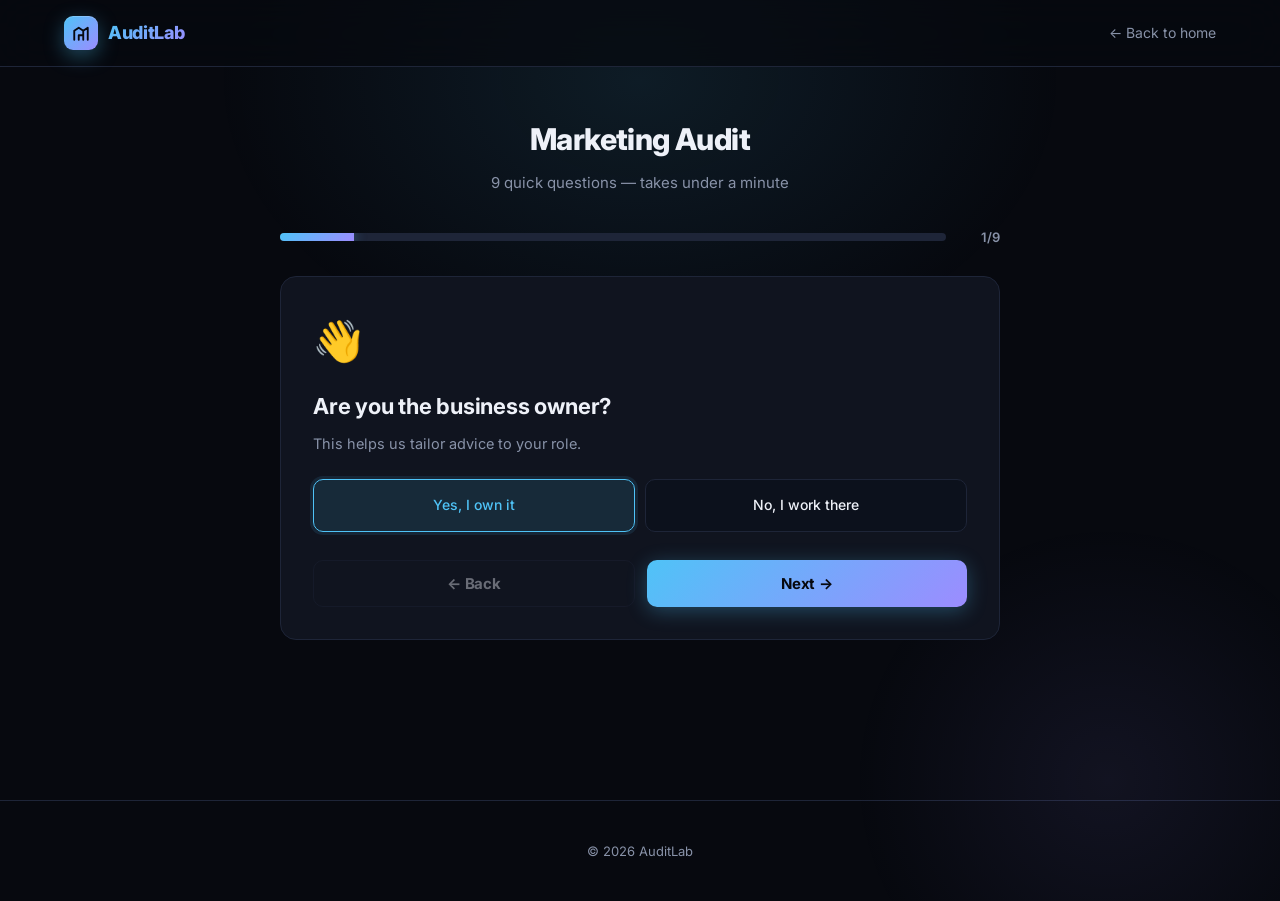
==== audit.html @ 13e2a781 "Initial commit: AuditLab marketing audit tool" ====
<!DOCTYPE html>
<html lang="en">
<head>
<meta charset="UTF-8" />
<meta name="viewport" content="width=device-width, initial-scale=1.0" />
<title>Audit — AuditLab</title>
<link rel="stylesheet" href="styles.css" />
</head>
<body>

<header>
  <div class="nav">
    <a href="index.html" class="logo">
      <span class="logo-mark">
        <svg width="18" height="18" viewBox="0 0 24 24" fill="none">
          <path d="M3 21V9l6-4 6 4v12M9 21v-6h6v6M15 9l6-4v16" stroke="#07090f" stroke-width="2.5" stroke-linecap="round" stroke-linejoin="round"/>
        </svg>
      </span>
      <span class="logo-text">AuditLab</span>
    </a>
    <nav class="nav-links">
      <a href="index.html">← Back to home</a>
    </nav>
  </div>
</header>

<div class="container container-sm audit-wrap">
  <div class="audit-header">
    <h1>Marketing Audit</h1>
    <p>9 quick questions — takes under a minute</p>
  </div>

  <div class="progress-wrap">
    <div class="progress-bar"><div class="progress-fill" id="progressFill"></div></div>
    <div class="progress-label" id="progressLabel">1/9</div>
  </div>

  <form id="auditForm" class="card">

    <div class="wizard-step active" data-step="1">
      <span class="step-emoji">👋</span>
      <h2 class="step-title">Are you the business owner?</h2>
      <p class="step-desc">This helps us tailor advice to your role.</p>
      <div class="radio-group">
        <input type="radio" name="owner" id="owner-yes" value="yes" checked>
        <label for="owner-yes">Yes, I own it</label>
        <input type="radio" name="owner" id="owner-no" value="no">
        <label for="owner-no">No, I work there</label>
      </div>
    </div>

    <div class="wizard-step" data-step="2">
      <span class="step-emoji">📋</span>
      <h2 class="step-title">Do you have a CRM system?</h2>
      <p class="step-desc">HubSpot, Bitrix24, AmoCRM, Pipedrive, etc.</p>
      <div class="radio-group">
        <input type="radio" name="crm" id="crm-yes" value="yes">
        <label for="crm-yes">Yes</label>
        <input type="radio" name="crm" id="crm-no" value="no" checked>
        <label for="crm-no">No</label>
      </div>
    </div>

    <div class="wizard-step" data-step="3">
      <span class="step-emoji">👥</span>
      <h2 class="step-title">Do you have a dedicated sales team?</h2>
      <p class="step-desc">People whose only job is handling incoming leads.</p>
      <div class="radio-group">
        <input type="radio" name="sales" id="sales-yes" value="yes">
        <label for="sales-yes">Yes, managers</label>
        <input type="radio" name="sales" id="sales-no" value="no" checked>
        <label for="sales-no">No, I sell myself</label>
      </div>
    </div>

    <div class="wizard-step" data-step="4">
      <span class="step-emoji">📱</span>
      <h2 class="step-title">How's your social media presence?</h2>
      <p class="step-desc">Ads convert better with strong social proof.</p>
      <div class="options-grid">
        <input type="radio" name="social" id="social-excellent" value="excellent">
        <label for="social-excellent"><span class="option-icon">🔥</span>Excellent</label>
        <input type="radio" name="social" id="social-good" value="good" checked>
        <label for="social-good"><span class="option-icon">👍</span>Good</label>
        <input type="radio" name="social" id="social-weak" value="weak">
        <label for="social-weak"><span class="option-icon">😐</span>Weak</label>
        <input type="radio" name="social" id="social-none" value="none">
        <label for="social-none"><span class="option-icon">🚫</span>None</label>
      </div>
    </div>

    <div class="wizard-step" data-step="5">
      <span class="step-emoji">🏢</span>
      <h2 class="step-title">What industry are you in?</h2>
      <p class="step-desc">We'll match you with the right playbook.</p>
      <select name="industry">
        <option value="ecommerce">E-commerce / Retail</option>
        <option value="education">Education / Online courses</option>
        <option value="services">Services (agency, freelance)</option>
        <option value="restaurant">Restaurant / Food & Beverage</option>
        <option value="realestate">Real Estate</option>
        <option value="healthcare">Healthcare / Medical</option>
        <option value="beauty">Beauty / Salon / Cosmetics</option>
        <option value="fitness">Fitness / Gym / Wellness</option>
        <option value="saas">SaaS / Tech / Software</option>
        <option value="finance">Finance / Insurance</option>
        <option value="travel">Travel / Tourism</option>
        <option value="manufacturing">Manufacturing / B2B</option>
        <option value="consulting">Consulting / Coaching</option>
        <option value="automotive">Automotive</option>
        <option value="construction">Construction / Home services</option>
        <option value="other">Other</option>
      </select>
    </div>

    <div class="wizard-step" data-step="6">
      <span class="step-emoji">🎯</span>
      <h2 class="step-title">Primary ad platform?</h2>
      <p class="step-desc">Where do you plan to run most of your ads?</p>
      <div class="options-grid">
        <input type="radio" name="platform" id="p-instagram" value="instagram" checked>
        <label for="p-instagram"><span class="option-icon">📸</span>Instagram</label>
        <input type="radio" name="platform" id="p-facebook" value="facebook">
        <label for="p-facebook"><span class="option-icon">👥</span>Facebook</label>
        <input type="radio" name="platform" id="p-google" value="google">
        <label for="p-google"><span class="option-icon">🔍</span>Google Ads</label>
        <input type="radio" name="platform" id="p-tiktok" value="tiktok">
        <label for="p-tiktok"><span class="option-icon">🎵</span>TikTok</label>
      </div>
    </div>

    <div class="wizard-step" data-step="7">
      <span class="step-emoji">💰</span>
      <h2 class="step-title">Monthly revenue goal?</h2>
      <p class="step-desc">In USD. How much do you want to make per month?</p>
      <input type="number" name="revenue" min="100" value="10000" placeholder="10000" required>
    </div>

    <div class="wizard-step" data-step="8">
      <span class="step-emoji">💵</span>
      <h2 class="step-title">Average check?</h2>
      <p class="step-desc">How much does a typical customer pay you?</p>
      <input type="number" name="check" min="1" value="60" placeholder="60" required>
    </div>

    <div class="wizard-step" data-step="9">
      <span class="step-emoji">📊</span>
      <h2 class="step-title">Sales conversion rate?</h2>
      <p class="step-desc">What % of leads become paying customers?</p>
      <input type="number" name="conversion" min="1" max="100" value="30" placeholder="30" required>
    </div>

    <div class="wizard-nav">
      <button type="button" class="btn btn-ghost" id="backBtn" disabled>← Back</button>
      <button type="button" class="btn" id="nextBtn">Next →</button>
      <button type="submit" class="btn" id="submitBtn" style="display: none;">Get My Audit ✨</button>
    </div>
  </form>
</div>

<footer><div class="container">© 2026 AuditLab</div></footer>

<script>
  const steps = document.querySelectorAll('.wizard-step');
  const totalSteps = steps.length;
  const progressFill = document.getElementById('progressFill');
  const progressLabel = document.getElementById('progressLabel');
  const backBtn = document.getElementById('backBtn');
  const nextBtn = document.getElementById('nextBtn');
  const submitBtn = document.getElementById('submitBtn');
  const form = document.getElementById('auditForm');

  let current = 1;

  function render() {
    steps.forEach(s => s.classList.remove('active'));
    document.querySelector(`.wizard-step[data-step="${current}"]`).classList.add('active');
    progressFill.style.width = (current / totalSteps * 100) + '%';
    progressLabel.textContent = `${current}/${totalSteps}`;
    backBtn.disabled = current === 1;
    if (current === totalSteps) {
      nextBtn.style.display = 'none';
      submitBtn.style.display = 'inline-flex';
    } else {
      nextBtn.style.display = 'inline-flex';
      submitBtn.style.display = 'none';
    }
    const firstInput = document.querySelector(`.wizard-step[data-step="${current}"] input, .wizard-step[data-step="${current}"] select`);
    if (firstInput && firstInput.type === 'number') setTimeout(() => firstInput.focus(), 100);
  }

  function validateCurrent() {
    const stepEl = document.querySelector(`.wizard-step[data-step="${current}"]`);
    const inputs = stepEl.querySelectorAll('input, select');
    for (const inp of inputs) {
      if (inp.type === 'number' && (!inp.value || inp.value <= 0)) {
        inp.focus();
        return false;
      }
    }
    return true;
  }

  nextBtn.addEventListener('click', () => {
    if (!validateCurrent()) return;
    if (current < totalSteps) { current++; render(); }
  });

  backBtn.addEventListener('click', () => {
    if (current > 1) { current--; render(); }
  });

  // Enter key to go next
  form.addEventListener('keydown', (e) => {
    if (e.key === 'Enter' && current < totalSteps) {
      e.preventDefault();
      nextBtn.click();
    }
  });

  form.addEventListener('submit', (e) => {
    e.preventDefault();
    if (!validateCurrent()) return;
    const fd = new FormData(form);
    const data = Object.fromEntries(fd.entries());
    sessionStorage.setItem('auditData', JSON.stringify(data));
    submitBtn.disabled = true;
    submitBtn.textContent = 'Analyzing...';
    setTimeout(() => { window.location.href = 'results.html'; }, 400);
  });

  render();
</script>

</body>
</html>
---- styles.css ----
@import url('https://fonts.googleapis.com/css2?family=Inter:wght@400;500;600;700;800;900&display=swap');

* { box-sizing: border-box; margin: 0; padding: 0; }

:root {
  --bg: #07090f;
  --bg-card: #10141f;
  --bg-elevated: #161b2a;
  --bg-input: #0c111c;
  --border: #1e2538;
  --border-hover: #2a3350;
  --border-focus: #4fc3f7;
  --text: #eef1f8;
  --text-muted: #8892a8;
  --text-dim: #5d677d;
  --primary: #4fc3f7;
  --primary-dark: #29b6f6;
  --accent: #9c8cff;
  --accent-pink: #ff6b9d;
  --success: #22c55e;
  --warning: #f59e0b;
  --danger: #ef4444;
  --gradient: linear-gradient(135deg, #4fc3f7 0%, #9c8cff 100%);
  --gradient-warm: linear-gradient(135deg, #ff6b9d 0%, #f59e0b 100%);
}

html { scroll-behavior: smooth; }

body {
  font-family: 'Inter', -apple-system, BlinkMacSystemFont, sans-serif;
  background: var(--bg);
  color: var(--text);
  min-height: 100vh;
  line-height: 1.6;
  -webkit-font-smoothing: antialiased;
  -moz-osx-font-smoothing: grayscale;
  overflow-x: hidden;
}

a { color: inherit; text-decoration: none; }
button { font-family: inherit; }

/* Background ambient lights */
body::before {
  content: "";
  position: fixed;
  top: -30%;
  left: 50%;
  transform: translateX(-50%);
  width: 1000px;
  height: 700px;
  background: radial-gradient(ellipse at center, rgba(79, 195, 247, 0.1), transparent 60%);
  pointer-events: none;
  z-index: 0;
}
body::after {
  content: "";
  position: fixed;
  bottom: -20%;
  right: -10%;
  width: 600px;
  height: 600px;
  background: radial-gradient(circle, rgba(156, 140, 255, 0.08), transparent 60%);
  pointer-events: none;
  z-index: 0;
}

/* Header */
header {
  position: sticky;
  top: 0;
  background: rgba(7, 9, 15, 0.7);
  backdrop-filter: blur(20px);
  -webkit-backdrop-filter: blur(20px);
  border-bottom: 1px solid var(--border);
  z-index: 100;
}

.nav {
  max-width: 1200px;
  margin: 0 auto;
  padding: 16px 24px;
  display: flex;
  align-items: center;
  justify-content: space-between;
}

.logo {
  display: flex;
  align-items: center;
  gap: 10px;
  font-weight: 800;
  font-size: 18px;
  letter-spacing: -0.02em;
}

.logo-mark {
  width: 34px;
  height: 34px;
  border-radius: 9px;
  background: var(--gradient);
  display: flex;
  align-items: center;
  justify-content: center;
  box-shadow: 0 6px 20px rgba(79, 195, 247, 0.35), inset 0 1px 0 rgba(255, 255, 255, 0.2);
}

.logo-text {
  background: var(--gradient);
  -webkit-background-clip: text;
  -webkit-text-fill-color: transparent;
  background-clip: text;
}

.nav-links { display: flex; gap: 32px; font-size: 14px; color: var(--text-muted); align-items: center; }
.nav-links a { transition: color 0.15s; }
.nav-links a:hover { color: var(--text); }
.nav-cta {
  padding: 8px 16px;
  background: var(--gradient);
  color: #07090f !important;
  border-radius: 8px;
  font-weight: 700;
  font-size: 13px;
  transition: transform 0.15s;
}
.nav-cta:hover { transform: translateY(-1px); color: #07090f !important; }

/* Container */
.container {
  max-width: 1200px;
  margin: 0 auto;
  padding: 0 24px;
  position: relative;
  z-index: 1;
}

.container-sm { max-width: 720px; }
.container-md { max-width: 960px; }

/* Buttons */
.btn {
  display: inline-flex;
  align-items: center;
  justify-content: center;
  gap: 8px;
  padding: 13px 26px;
  background: var(--gradient);
  color: #07090f;
  border: none;
  border-radius: 10px;
  font-size: 15px;
  font-weight: 700;
  cursor: pointer;
  transition: transform 0.15s, box-shadow 0.15s;
  font-family: inherit;
  box-shadow: 0 4px 20px rgba(79, 195, 247, 0.3);
  letter-spacing: -0.01em;
}
.btn:hover { transform: translateY(-2px); box-shadow: 0 10px 30px rgba(79, 195, 247, 0.45); }
.btn:active { transform: translateY(0); }
.btn:disabled { opacity: 0.4; cursor: not-allowed; transform: none; box-shadow: none; }

.btn-lg { padding: 16px 32px; font-size: 16px; }

.btn-ghost {
  background: transparent;
  color: var(--text);
  border: 1px solid var(--border);
  box-shadow: none;
}
.btn-ghost:hover { border-color: var(--primary); background: rgba(79, 195, 247, 0.06); }

.btn-block { width: 100%; }

/* Cards */
.card {
  background: var(--bg-card);
  border: 1px solid var(--border);
  border-radius: 16px;
  padding: 32px;
}

/* LANDING ================================================= */
.hero {
  padding: 100px 0 60px;
  text-align: center;
}

.badge {
  display: inline-flex;
  align-items: center;
  gap: 6px;
  padding: 6px 14px;
  background: rgba(79, 195, 247, 0.08);
  border: 1px solid rgba(79, 195, 247, 0.25);
  border-radius: 100px;
  font-size: 13px;
  color: var(--primary);
  margin-bottom: 24px;
  font-weight: 500;
}
.badge-dot {
  width: 6px;
  height: 6px;
  border-radius: 50%;
  background: var(--success);
  box-shadow: 0 0 8px var(--success);
  animation: pulse 2s infinite;
}
@keyframes pulse {
  0%, 100% { opacity: 1; }
  50% { opacity: 0.5; }
}

.hero h1 {
  font-size: clamp(40px, 7vw, 68px);
  line-height: 1.05;
  font-weight: 900;
  margin-bottom: 22px;
  letter-spacing: -0.035em;
}

.gradient-text {
  background: var(--gradient);
  -webkit-background-clip: text;
  -webkit-text-fill-color: transparent;
  background-clip: text;
}

.hero p {
  font-size: 19px;
  color: var(--text-muted);
  max-width: 620px;
  margin: 0 auto 36px;
  line-height: 1.5;
}

.hero-cta { display: flex; gap: 12px; justify-content: center; flex-wrap: wrap; margin-bottom: 64px; }

/* Stats bar */
.stats-bar {
  display: grid;
  grid-template-columns: repeat(auto-fit, minmax(180px, 1fr));
  gap: 24px;
  max-width: 900px;
  margin: 0 auto 40px;
  padding: 28px;
  background: var(--bg-card);
  border: 1px solid var(--border);
  border-radius: 16px;
}
.stat-item { text-align: center; }
.stat-num {
  font-size: 32px;
  font-weight: 800;
  background: var(--gradient);
  -webkit-background-clip: text;
  -webkit-text-fill-color: transparent;
  background-clip: text;
  letter-spacing: -0.02em;
  display: block;
  line-height: 1;
  margin-bottom: 6px;
}
.stat-label { color: var(--text-muted); font-size: 13px; }

/* Hero preview card */
.hero-preview {
  max-width: 900px;
  margin: 0 auto;
  padding: 8px;
  background: linear-gradient(135deg, rgba(79, 195, 247, 0.15), rgba(156, 140, 255, 0.15));
  border-radius: 20px;
  border: 1px solid rgba(79, 195, 247, 0.2);
}
.hero-preview-inner {
  background: var(--bg-card);
  border-radius: 14px;
  padding: 32px;
  display: grid;
  grid-template-columns: repeat(auto-fit, minmax(220px, 1fr));
  gap: 20px;
}
.preview-stat {
  padding: 20px;
  background: var(--bg-elevated);
  border: 1px solid var(--border);
  border-radius: 12px;
}
.preview-stat-label { color: var(--text-muted); font-size: 12px; text-transform: uppercase; letter-spacing: 0.08em; margin-bottom: 10px; font-weight: 600; }
.preview-stat-value { font-size: 28px; font-weight: 800; letter-spacing: -0.02em; }
.preview-stat-value.gradient { background: var(--gradient); -webkit-background-clip: text; -webkit-text-fill-color: transparent; background-clip: text; }
.preview-stat-sub { color: var(--text-dim); font-size: 12px; margin-top: 4px; }

/* Sections */
.section { padding: 90px 0; }
.section-sm { padding: 60px 0; }

.section-title { text-align: center; margin-bottom: 56px; }
.section-title h2 {
  font-size: clamp(30px, 4.5vw, 44px);
  font-weight: 800;
  margin-bottom: 14px;
  letter-spacing: -0.02em;
  line-height: 1.15;
}
.section-title p { color: var(--text-muted); font-size: 17px; max-width: 600px; margin: 0 auto; }

.grid-3 {
  display: grid;
  grid-template-columns: repeat(auto-fit, minmax(280px, 1fr));
  gap: 20px;
}

.feature-card {
  background: var(--bg-card);
  border: 1px solid var(--border);
  border-radius: 16px;
  padding: 28px;
  transition: transform 0.25s, border-color 0.25s, box-shadow 0.25s;
  position: relative;
  overflow: hidden;
}
.feature-card::before {
  content: "";
  position: absolute;
  inset: 0;
  background: radial-gradient(circle at top right, rgba(79, 195, 247, 0.05), transparent 50%);
  opacity: 0;
  transition: opacity 0.25s;
  pointer-events: none;
}
.feature-card:hover { transform: translateY(-4px); border-color: var(--border-hover); box-shadow: 0 20px 40px rgba(0,0,0,0.3); }
.feature-card:hover::before { opacity: 1; }

.feature-icon {
  width: 48px;
  height: 48px;
  border-radius: 12px;
  background: rgba(79, 195, 247, 0.1);
  display: flex;
  align-items: center;
  justify-content: center;
  margin-bottom: 18px;
  color: var(--primary);
}

.feature-card h3 { font-size: 18px; margin-bottom: 8px; font-weight: 700; letter-spacing: -0.01em; }
.feature-card p { color: var(--text-muted); font-size: 14px; }

/* Steps */
.steps {
  display: grid;
  grid-template-columns: repeat(auto-fit, minmax(240px, 1fr));
  gap: 32px;
  position: relative;
}
.step { text-align: center; padding: 0 12px; }
.step-num {
  width: 60px;
  height: 60px;
  border-radius: 50%;
  background: var(--gradient);
  color: #07090f;
  display: inline-flex;
  align-items: center;
  justify-content: center;
  font-size: 24px;
  font-weight: 800;
  margin-bottom: 18px;
  box-shadow: 0 6px 24px rgba(79, 195, 247, 0.35);
}
.step h3 { margin-bottom: 10px; font-weight: 700; font-size: 18px; }
.step p { color: var(--text-muted); font-size: 14px; }

/* Testimonials */
.testimonials {
  display: grid;
  grid-template-columns: repeat(auto-fit, minmax(300px, 1fr));
  gap: 20px;
}
.testimonial {
  background: var(--bg-card);
  border: 1px solid var(--border);
  border-radius: 16px;
  padding: 28px;
}
.testimonial-text {
  font-size: 15px;
  margin-bottom: 20px;
  color: var(--text);
  line-height: 1.6;
}
.testimonial-author { display: flex; align-items: center; gap: 12px; }
.avatar {
  width: 42px;
  height: 42px;
  border-radius: 50%;
  background: var(--gradient);
  display: flex;
  align-items: center;
  justify-content: center;
  font-weight: 700;
  color: #07090f;
}
.author-name { font-weight: 600; font-size: 14px; }
.author-title { color: var(--text-muted); font-size: 13px; }
.stars { color: var(--warning); margin-bottom: 12px; font-size: 14px; letter-spacing: 2px; }

/* FAQ */
.faq-list { max-width: 720px; margin: 0 auto; }
.faq-item {
  background: var(--bg-card);
  border: 1px solid var(--border);
  border-radius: 12px;
  margin-bottom: 10px;
  overflow: hidden;
  transition: border-color 0.2s;
}
.faq-item:hover { border-color: var(--border-hover); }
.faq-item.open { border-color: var(--primary); }
.faq-q {
  padding: 18px 24px;
  display: flex;
  justify-content: space-between;
  align-items: center;
  cursor: pointer;
  font-weight: 600;
  font-size: 15px;
  user-select: none;
  gap: 16px;
}
.faq-icon {
  transition: transform 0.25s;
  color: var(--text-muted);
  flex-shrink: 0;
}
.faq-item.open .faq-icon { transform: rotate(180deg); color: var(--primary); }
.faq-a {
  max-height: 0;
  overflow: hidden;
  transition: max-height 0.3s ease, padding 0.3s ease;
  padding: 0 24px;
  color: var(--text-muted);
  font-size: 14.5px;
  line-height: 1.65;
}
.faq-item.open .faq-a { max-height: 300px; padding: 0 24px 20px; }

/* CTA section */
.cta-box {
  background: linear-gradient(135deg, rgba(79, 195, 247, 0.1), rgba(156, 140, 255, 0.1));
  border: 1px solid rgba(79, 195, 247, 0.25);
  border-radius: 24px;
  padding: 64px 32px;
  text-align: center;
  position: relative;
  overflow: hidden;
}
.cta-box::before {
  content: "";
  position: absolute;
  inset: 0;
  background: radial-gradient(ellipse at center top, rgba(79, 195, 247, 0.15), transparent 70%);
  pointer-events: none;
}
.cta-box > * { position: relative; }
.cta-box h2 { font-size: clamp(28px, 4vw, 38px); margin-bottom: 14px; font-weight: 800; letter-spacing: -0.02em; }
.cta-box p { color: var(--text-muted); margin-bottom: 32px; font-size: 16px; }

/* Footer */
footer {
  border-top: 1px solid var(--border);
  padding: 40px 24px;
  text-align: center;
  color: var(--text-muted);
  font-size: 13px;
  margin-top: 80px;
}

/* Scroll animations */
.reveal {
  opacity: 0;
  transform: translateY(24px);
  transition: opacity 0.6s ease, transform 0.6s ease;
}
.reveal.visible { opacity: 1; transform: translateY(0); }

/* AUDIT WIZARD ============================================ */
.audit-wrap { padding: 48px 0 80px; }
.audit-header { text-align: center; margin-bottom: 32px; }
.audit-header h1 { font-size: 30px; margin-bottom: 8px; letter-spacing: -0.02em; font-weight: 800; }
.audit-header p { color: var(--text-muted); font-size: 15px; }

.progress-wrap {
  display: flex;
  align-items: center;
  gap: 14px;
  margin-bottom: 28px;
}
.progress-bar {
  flex: 1;
  height: 8px;
  background: var(--border);
  border-radius: 100px;
  overflow: hidden;
}
.progress-fill {
  height: 100%;
  background: var(--gradient);
  transition: width 0.4s cubic-bezier(0.4, 0, 0.2, 1);
  width: 0%;
  box-shadow: 0 0 12px rgba(79, 195, 247, 0.5);
}
.progress-label {
  font-size: 13px;
  color: var(--text-muted);
  font-weight: 600;
  min-width: 40px;
  text-align: right;
}

.wizard-step {
  display: none;
  animation: fadeSlide 0.4s ease;
}
.wizard-step.active { display: block; }

@keyframes fadeSlide {
  from { opacity: 0; transform: translateX(16px); }
  to { opacity: 1; transform: translateX(0); }
}

.step-emoji { font-size: 40px; margin-bottom: 16px; display: block; }
.step-title { font-size: 22px; font-weight: 700; margin-bottom: 8px; letter-spacing: -0.01em; }
.step-desc { color: var(--text-muted); font-size: 14.5px; margin-bottom: 24px; }

label.q-label {
  display: block;
  font-weight: 600;
  margin-bottom: 10px;
  font-size: 14px;
  color: var(--text);
}

input, select {
  width: 100%;
  padding: 14px 16px;
  background: var(--bg-input);
  border: 1px solid var(--border);
  border-radius: 10px;
  color: var(--text);
  font-size: 15px;
  font-family: inherit;
  transition: border-color 0.15s, box-shadow 0.15s;
}
input:focus, select:focus {
  outline: none;
  border-color: var(--primary);
  box-shadow: 0 0 0 3px rgba(79, 195, 247, 0.15);
}

.radio-group { display: flex; gap: 10px; flex-wrap: wrap; }
.radio-group input[type="radio"] { display: none; }
.radio-group label {
  flex: 1;
  min-width: 120px;
  padding: 14px;
  background: var(--bg-input);
  border: 1px solid var(--border);
  border-radius: 10px;
  text-align: center;
  cursor: pointer;
  font-weight: 500;
  font-size: 14px;
  transition: all 0.15s;
}
.radio-group label:hover { border-color: var(--border-hover); }
.radio-group input[type="radio"]:checked + label {
  background: rgba(79, 195, 247, 0.12);
  border-color: var(--primary);
  color: var(--primary);
  box-shadow: 0 0 0 3px rgba(79, 195, 247, 0.1);
}

.options-grid {
  display: grid;
  grid-template-columns: repeat(auto-fit, minmax(140px, 1fr));
  gap: 10px;
}
.options-grid input[type="radio"] { display: none; }
.options-grid label {
  padding: 16px 12px;
  background: var(--bg-input);
  border: 1px solid var(--border);
  border-radius: 10px;
  text-align: center;
  cursor: pointer;
  font-weight: 500;
  font-size: 14px;
  transition: all 0.15s;
  display: flex;
  flex-direction: column;
  align-items: center;
  gap: 6px;
}
.options-grid label:hover { border-color: var(--border-hover); }
.options-grid input[type="radio"]:checked + label {
  background: rgba(79, 195, 247, 0.12);
  border-color: var(--primary);
  color: var(--primary);
  box-shadow: 0 0 0 3px rgba(79, 195, 247, 0.1);
}
.option-icon { font-size: 24px; }

.wizard-nav {
  display: flex;
  gap: 12px;
  margin-top: 28px;
}
.wizard-nav button { flex: 1; }

/* RESULTS ================================================= */
.results-header { text-align: center; padding: 48px 0 24px; }
.results-header h1 { font-size: 34px; margin-bottom: 8px; letter-spacing: -0.02em; font-weight: 800; }
.results-header p { color: var(--text-muted); }

/* Score card */
.score-hero {
  background: linear-gradient(135deg, rgba(79, 195, 247, 0.08), rgba(156, 140, 255, 0.08));
  border: 1px solid var(--border);
  border-radius: 20px;
  padding: 36px;
  margin-bottom: 20px;
  display: grid;
  grid-template-columns: auto 1fr;
  gap: 32px;
  align-items: center;
}
.score-ring {
  width: 140px;
  height: 140px;
  position: relative;
}
.score-ring svg { transform: rotate(-90deg); }
.score-ring-bg { stroke: var(--border); fill: none; }
.score-ring-fill { fill: none; stroke-linecap: round; transition: stroke-dashoffset 1.2s cubic-bezier(0.4, 0, 0.2, 1); }
.score-text {
  position: absolute;
  inset: 0;
  display: flex;
  flex-direction: column;
  align-items: center;
  justify-content: center;
}
.score-grade { font-size: 48px; font-weight: 900; line-height: 1; letter-spacing: -0.03em; }
.score-label { font-size: 11px; color: var(--text-muted); text-transform: uppercase; letter-spacing: 0.1em; margin-top: 4px; font-weight: 600; }
.score-info h2 { font-size: 22px; font-weight: 700; margin-bottom: 8px; letter-spacing: -0.01em; }
.score-info p { color: var(--text-muted); font-size: 14.5px; }

.result-grid {
  display: grid;
  grid-template-columns: repeat(auto-fit, minmax(320px, 1fr));
  gap: 16px;
  margin-bottom: 16px;
}

.result-card {
  background: var(--bg-card);
  border: 1px solid var(--border);
  border-radius: 16px;
  padding: 26px;
}

.result-card-title {
  font-size: 12px;
  font-weight: 700;
  margin-bottom: 18px;
  padding-bottom: 14px;
  border-bottom: 1px solid var(--border);
  color: var(--text-muted);
  text-transform: uppercase;
  letter-spacing: 0.08em;
  display: flex;
  align-items: center;
  gap: 8px;
}
.result-card-title svg { color: var(--primary); }

.result-row {
  display: flex;
  justify-content: space-between;
  align-items: center;
  padding: 9px 0;
  font-size: 14px;
  gap: 12px;
}
.result-row .label { color: var(--text-muted); }
.result-row .value { font-weight: 600; text-align: right; }

.big-stat { text-align: center; padding: 16px 0 8px; }
.big-stat .num {
  font-size: 44px;
  font-weight: 800;
  background: var(--gradient);
  -webkit-background-clip: text;
  -webkit-text-fill-color: transparent;
  background-clip: text;
  line-height: 1;
  margin-bottom: 8px;
  letter-spacing: -0.02em;
}
.big-stat .desc { color: var(--text-muted); font-size: 13px; }

/* Funnel chart */
.funnel-chart { display: flex; flex-direction: column; gap: 6px; margin-top: 16px; }
.funnel-stage { position: relative; }
.funnel-bar {
  background: var(--gradient);
  color: #07090f;
  padding: 14px 18px;
  border-radius: 8px;
  font-weight: 700;
  font-size: 14px;
  display: flex;
  justify-content: space-between;
  align-items: center;
  margin: 0 auto;
  transition: width 1s cubic-bezier(0.4, 0, 0.2, 1);
  box-shadow: 0 2px 10px rgba(79, 195, 247, 0.2);
}
.funnel-bar .stage-label { font-weight: 700; }
.funnel-bar .stage-num { font-weight: 800; }
.funnel-arrow { color: var(--text-dim); text-align: center; font-size: 12px; margin: -2px 0; }

/* Budget bar chart */
.budget-chart { margin-top: 16px; }
.budget-row { margin-bottom: 12px; }
.budget-row:last-child { margin-bottom: 0; }
.budget-row-head { display: flex; justify-content: space-between; margin-bottom: 6px; font-size: 13px; }
.budget-row-head .label { color: var(--text-muted); }
.budget-row-head .amount { font-weight: 700; }
.budget-bar-bg {
  height: 10px;
  background: var(--bg-input);
  border-radius: 100px;
  overflow: hidden;
}
.budget-bar-fill {
  height: 100%;
  border-radius: 100px;
  transition: width 1s cubic-bezier(0.4, 0, 0.2, 1);
  width: 0%;
}
.budget-bar-fill.min { background: rgba(79, 195, 247, 0.4); }
.budget-bar-fill.optimal { background: var(--gradient); }
.budget-bar-fill.real { background: var(--gradient-warm); }

.tag {
  display: inline-block;
  padding: 3px 10px;
  border-radius: 6px;
  font-size: 12px;
  font-weight: 700;
}
.tag-yes { background: rgba(34, 197, 94, 0.12); color: var(--success); }
.tag-no { background: rgba(239, 68, 68, 0.12); color: var(--danger); }
.tag-risk-low { background: rgba(34, 197, 94, 0.12); color: var(--success); }
.tag-risk-medium { background: rgba(245, 158, 11, 0.12); color: var(--warning); }
.tag-risk-high { background: rgba(239, 68, 68, 0.12); color: var(--danger); }

.alert {
  padding: 14px 16px;
  border-radius: 10px;
  margin-bottom: 10px;
  font-size: 14px;
  display: flex;
  gap: 12px;
  align-items: flex-start;
  line-height: 1.5;
}
.alert:last-child { margin-bottom: 0; }
.alert-warning { background: rgba(245, 158, 11, 0.07); border-left: 3px solid var(--warning); }
.alert-success { background: rgba(34, 197, 94, 0.06); border-left: 3px solid var(--success); }
.alert-icon { flex-shrink: 0; font-size: 18px; }

.action-row {
  display: flex;
  gap: 12px;
  justify-content: center;
  margin: 32px 0;
  flex-wrap: wrap;
}

/* Toast */
.toast {
  position: fixed;
  bottom: 30px;
  left: 50%;
  transform: translateX(-50%) translateY(100px);
  background: var(--bg-elevated);
  border: 1px solid var(--success);
  color: var(--text);
  padding: 12px 24px;
  border-radius: 100px;
  font-size: 14px;
  font-weight: 600;
  box-shadow: 0 10px 40px rgba(0,0,0,0.4);
  opacity: 0;
  transition: opacity 0.3s, transform 0.3s;
  z-index: 1000;
}
.toast.show { opacity: 1; transform: translateX(-50%) translateY(0); }

/* Responsive */
@media (max-width: 700px) {
  .nav-links { gap: 16px; }
  .nav-links a:not(.nav-cta) { display: none; }
  .hero { padding: 60px 0 40px; }
  .section { padding: 60px 0; }
  .card { padding: 22px; }
  .cta-box { padding: 44px 20px; }
  .score-hero { grid-template-columns: 1fr; text-align: center; gap: 20px; padding: 28px; }
  .score-ring { margin: 0 auto; }
  .stats-bar { padding: 20px; }
  .stat-num { font-size: 26px; }
  .hero-preview-inner { padding: 18px; gap: 12px; }
  .preview-stat { padding: 14px; }
  .preview-stat-value { font-size: 22px; }
}

/* Print */
@media print {
  header, footer, .action-row { display: none !important; }
  body::before, body::after { display: none; }
  body { background: white; color: black; }
  .result-card, .score-hero { border-color: #ccc; background: white; page-break-inside: avoid; }
  .result-card-title { color: #555; }
  .result-row .label { color: #666; }
}
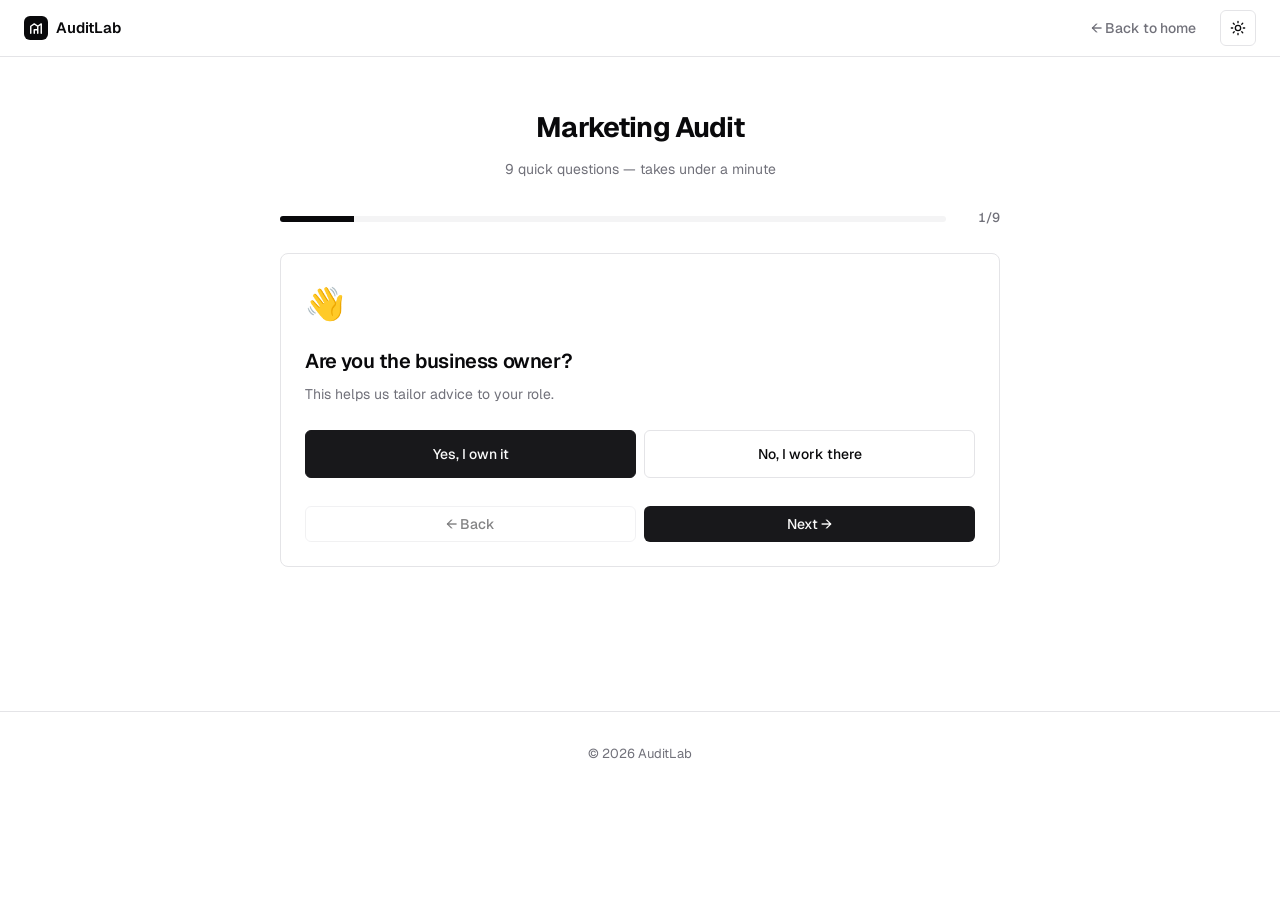
==== commit 1ca7458c: "Redesign UI in shadcn.com style with light/dark theme - Replace dark-only gradient theme with neutra" ====
--- a/audit.html
+++ b/audit.html
@@ -4,6 +4,15 @@
 <meta charset="UTF-8" />
 <meta name="viewport" content="width=device-width, initial-scale=1.0" />
 <title>Audit — AuditLab</title>
+<script>
+  (function() {
+    const stored = localStorage.getItem('theme');
+    const prefersDark = window.matchMedia('(prefers-color-scheme: dark)').matches;
+    if (stored === 'dark' || (!stored && prefersDark)) {
+      document.documentElement.classList.add('dark');
+    }
+  })();
+</script>
 <link rel="stylesheet" href="styles.css" />
 </head>
 <body>
@@ -12,14 +21,18 @@
   <div class="nav">
     <a href="index.html" class="logo">
       <span class="logo-mark">
-        <svg width="18" height="18" viewBox="0 0 24 24" fill="none">
-          <path d="M3 21V9l6-4 6 4v12M9 21v-6h6v6M15 9l6-4v16" stroke="#07090f" stroke-width="2.5" stroke-linecap="round" stroke-linejoin="round"/>
+        <svg width="14" height="14" viewBox="0 0 24 24" fill="none">
+          <path d="M3 21V9l6-4 6 4v12M9 21v-6h6v6M15 9l6-4v16" stroke="currentColor" stroke-width="2.5" stroke-linecap="round" stroke-linejoin="round"/>
         </svg>
       </span>
       <span class="logo-text">AuditLab</span>
     </a>
     <nav class="nav-links">
       <a href="index.html">← Back to home</a>
+      <button class="theme-toggle" id="themeToggle" aria-label="Toggle theme">
+        <svg class="sun-icon" width="16" height="16" viewBox="0 0 24 24" fill="none" stroke="currentColor" stroke-width="2" stroke-linecap="round" stroke-linejoin="round"><circle cx="12" cy="12" r="4"/><path d="M12 2v2M12 20v2M4.93 4.93l1.41 1.41M17.66 17.66l1.41 1.41M2 12h2M20 12h2M6.34 17.66l-1.41 1.41M19.07 4.93l-1.41 1.41"/></svg>
+        <svg class="moon-icon" width="16" height="16" viewBox="0 0 24 24" fill="none" stroke="currentColor" stroke-width="2" stroke-linecap="round" stroke-linejoin="round"><path d="M21 12.79A9 9 0 1 1 11.21 3 7 7 0 0 0 21 12.79z"/></svg>
+      </button>
     </nav>
   </div>
 </header>
@@ -153,7 +166,7 @@
     <div class="wizard-nav">
       <button type="button" class="btn btn-ghost" id="backBtn" disabled>← Back</button>
       <button type="button" class="btn" id="nextBtn">Next →</button>
-      <button type="submit" class="btn" id="submitBtn" style="display: none;">Get My Audit ✨</button>
+      <button type="submit" class="btn" id="submitBtn" style="display: none;">Get My Audit</button>
     </div>
   </form>
 </div>
@@ -161,6 +174,13 @@
 <footer><div class="container">© 2026 AuditLab</div></footer>
 
 <script>
+  // Theme toggle
+  const themeToggle = document.getElementById('themeToggle');
+  themeToggle.addEventListener('click', () => {
+    const isDark = document.documentElement.classList.toggle('dark');
+    localStorage.setItem('theme', isDark ? 'dark' : 'light');
+  });
+
   const steps = document.querySelectorAll('.wizard-step');
   const totalSteps = steps.length;
   const progressFill = document.getElementById('progressFill');
@@ -210,7 +230,6 @@
     if (current > 1) { current--; render(); }
   });
 
-  // Enter key to go next
   form.addEventListener('keydown', (e) => {
     if (e.key === 'Enter' && current < totalSteps) {
       e.preventDefault();
--- a/styles.css
+++ b/styles.css
@@ -1,37 +1,73 @@
-@import url('https://fonts.googleapis.com/css2?family=Inter:wght@400;500;600;700;800;900&display=swap');
+@import url('https://fonts.googleapis.com/css2?family=Geist:wght@400;500;600;700;800;900&family=Geist+Mono:wght@400;500&display=swap');
 
 * { box-sizing: border-box; margin: 0; padding: 0; }
 
 :root {
-  --bg: #07090f;
-  --bg-card: #10141f;
-  --bg-elevated: #161b2a;
-  --bg-input: #0c111c;
-  --border: #1e2538;
-  --border-hover: #2a3350;
-  --border-focus: #4fc3f7;
-  --text: #eef1f8;
-  --text-muted: #8892a8;
-  --text-dim: #5d677d;
-  --primary: #4fc3f7;
-  --primary-dark: #29b6f6;
-  --accent: #9c8cff;
-  --accent-pink: #ff6b9d;
-  --success: #22c55e;
-  --warning: #f59e0b;
-  --danger: #ef4444;
-  --gradient: linear-gradient(135deg, #4fc3f7 0%, #9c8cff 100%);
-  --gradient-warm: linear-gradient(135deg, #ff6b9d 0%, #f59e0b 100%);
-}
-
-html { scroll-behavior: smooth; }
+  --background: 0 0% 100%;
+  --foreground: 240 10% 3.9%;
+  --card: 0 0% 100%;
+  --card-foreground: 240 10% 3.9%;
+  --popover: 0 0% 100%;
+  --popover-foreground: 240 10% 3.9%;
+  --primary: 240 5.9% 10%;
+  --primary-foreground: 0 0% 98%;
+  --secondary: 240 4.8% 95.9%;
+  --secondary-foreground: 240 5.9% 10%;
+  --muted: 240 4.8% 95.9%;
+  --muted-foreground: 240 3.8% 46.1%;
+  --accent: 240 4.8% 95.9%;
+  --accent-foreground: 240 5.9% 10%;
+  --destructive: 0 72.2% 50.6%;
+  --destructive-foreground: 0 0% 98%;
+  --success: 142.1 76.2% 36.3%;
+  --success-foreground: 0 0% 98%;
+  --warning: 38 92% 50%;
+  --warning-foreground: 0 0% 98%;
+  --border: 240 5.9% 90%;
+  --input: 240 5.9% 90%;
+  --ring: 240 5.9% 10%;
+  --radius: 0.5rem;
+}
+
+.dark {
+  --background: 240 10% 3.9%;
+  --foreground: 0 0% 98%;
+  --card: 240 10% 3.9%;
+  --card-foreground: 0 0% 98%;
+  --popover: 240 10% 3.9%;
+  --popover-foreground: 0 0% 98%;
+  --primary: 0 0% 98%;
+  --primary-foreground: 240 5.9% 10%;
+  --secondary: 240 3.7% 15.9%;
+  --secondary-foreground: 0 0% 98%;
+  --muted: 240 3.7% 15.9%;
+  --muted-foreground: 240 5% 64.9%;
+  --accent: 240 3.7% 15.9%;
+  --accent-foreground: 0 0% 98%;
+  --destructive: 0 62.8% 50%;
+  --destructive-foreground: 0 0% 98%;
+  --success: 142.1 70.6% 45.3%;
+  --success-foreground: 0 0% 98%;
+  --warning: 48 96% 53%;
+  --warning-foreground: 240 10% 3.9%;
+  --border: 240 3.7% 15.9%;
+  --input: 240 3.7% 15.9%;
+  --ring: 240 4.9% 83.9%;
+}
+
+html {
+  scroll-behavior: smooth;
+  color-scheme: light;
+}
+html.dark { color-scheme: dark; }
 
 body {
-  font-family: 'Inter', -apple-system, BlinkMacSystemFont, sans-serif;
-  background: var(--bg);
-  color: var(--text);
+  font-family: 'Geist', 'Inter', -apple-system, BlinkMacSystemFont, sans-serif;
+  background: hsl(var(--background));
+  color: hsl(var(--foreground));
   min-height: 100vh;
   line-height: 1.6;
+  font-feature-settings: "rlig" 1, "calt" 1;
   -webkit-font-smoothing: antialiased;
   -moz-osx-font-smoothing: grayscale;
   overflow-x: hidden;
@@ -39,47 +75,23 @@
 
 a { color: inherit; text-decoration: none; }
 button { font-family: inherit; }
-
-/* Background ambient lights */
-body::before {
-  content: "";
-  position: fixed;
-  top: -30%;
-  left: 50%;
-  transform: translateX(-50%);
-  width: 1000px;
-  height: 700px;
-  background: radial-gradient(ellipse at center, rgba(79, 195, 247, 0.1), transparent 60%);
-  pointer-events: none;
-  z-index: 0;
-}
-body::after {
-  content: "";
-  position: fixed;
-  bottom: -20%;
-  right: -10%;
-  width: 600px;
-  height: 600px;
-  background: radial-gradient(circle, rgba(156, 140, 255, 0.08), transparent 60%);
-  pointer-events: none;
-  z-index: 0;
-}
 
 /* Header */
 header {
   position: sticky;
   top: 0;
-  background: rgba(7, 9, 15, 0.7);
-  backdrop-filter: blur(20px);
-  -webkit-backdrop-filter: blur(20px);
-  border-bottom: 1px solid var(--border);
-  z-index: 100;
+  background: hsl(var(--background) / 0.8);
+  backdrop-filter: blur(12px);
+  -webkit-backdrop-filter: blur(12px);
+  border-bottom: 1px solid hsl(var(--border));
+  z-index: 50;
 }
 
 .nav {
-  max-width: 1200px;
+  max-width: 1400px;
   margin: 0 auto;
-  padding: 16px 24px;
+  padding: 0 24px;
+  height: 56px;
   display: flex;
   align-items: center;
   justify-content: space-between;
@@ -88,43 +100,64 @@
 .logo {
   display: flex;
   align-items: center;
-  gap: 10px;
-  font-weight: 800;
-  font-size: 18px;
-  letter-spacing: -0.02em;
+  gap: 8px;
+  font-weight: 600;
+  font-size: 15px;
+  letter-spacing: -0.01em;
+  color: hsl(var(--foreground));
 }
 
 .logo-mark {
-  width: 34px;
-  height: 34px;
-  border-radius: 9px;
-  background: var(--gradient);
+  width: 24px;
+  height: 24px;
+  border-radius: 6px;
+  background: hsl(var(--foreground));
+  color: hsl(var(--background));
   display: flex;
   align-items: center;
   justify-content: center;
-  box-shadow: 0 6px 20px rgba(79, 195, 247, 0.35), inset 0 1px 0 rgba(255, 255, 255, 0.2);
-}
-
-.logo-text {
-  background: var(--gradient);
-  -webkit-background-clip: text;
-  -webkit-text-fill-color: transparent;
-  background-clip: text;
-}
-
-.nav-links { display: flex; gap: 32px; font-size: 14px; color: var(--text-muted); align-items: center; }
-.nav-links a { transition: color 0.15s; }
-.nav-links a:hover { color: var(--text); }
+}
+.logo-mark svg path { stroke: hsl(var(--background)); }
+
+.nav-links {
+  display: flex;
+  gap: 24px;
+  font-size: 14px;
+  color: hsl(var(--muted-foreground));
+  align-items: center;
+}
+.nav-links a { transition: color 0.15s; font-weight: 500; }
+.nav-links a:hover { color: hsl(var(--foreground)); }
+
 .nav-cta {
-  padding: 8px 16px;
-  background: var(--gradient);
-  color: #07090f !important;
-  border-radius: 8px;
-  font-weight: 700;
+  padding: 6px 12px;
+  background: hsl(var(--primary));
+  color: hsl(var(--primary-foreground)) !important;
+  border-radius: calc(var(--radius) - 2px);
+  font-weight: 500;
   font-size: 13px;
-  transition: transform 0.15s;
-}
-.nav-cta:hover { transform: translateY(-1px); color: #07090f !important; }
+  transition: opacity 0.15s;
+}
+.nav-cta:hover { opacity: 0.9; color: hsl(var(--primary-foreground)) !important; }
+
+.theme-toggle {
+  width: 36px;
+  height: 36px;
+  display: inline-flex;
+  align-items: center;
+  justify-content: center;
+  background: transparent;
+  border: 1px solid hsl(var(--border));
+  border-radius: calc(var(--radius) - 2px);
+  color: hsl(var(--foreground));
+  cursor: pointer;
+  transition: background 0.15s, border-color 0.15s;
+}
+.theme-toggle:hover { background: hsl(var(--accent)); }
+.theme-toggle .sun-icon { display: block; }
+.theme-toggle .moon-icon { display: none; }
+.dark .theme-toggle .sun-icon { display: none; }
+.dark .theme-toggle .moon-icon { display: block; }
 
 /* Container */
 .container {
@@ -132,9 +165,7 @@
   margin: 0 auto;
   padding: 0 24px;
   position: relative;
-  z-index: 1;
-}
-
+}
 .container-sm { max-width: 720px; }
 .container-md { max-width: 960px; }
 
@@ -144,59 +175,79 @@
   align-items: center;
   justify-content: center;
   gap: 8px;
-  padding: 13px 26px;
-  background: var(--gradient);
-  color: #07090f;
-  border: none;
-  border-radius: 10px;
-  font-size: 15px;
-  font-weight: 700;
+  padding: 0 16px;
+  height: 36px;
+  background: hsl(var(--primary));
+  color: hsl(var(--primary-foreground));
+  border: 1px solid transparent;
+  border-radius: calc(var(--radius) - 2px);
+  font-size: 14px;
+  font-weight: 500;
   cursor: pointer;
-  transition: transform 0.15s, box-shadow 0.15s;
+  transition: opacity 0.15s, background 0.15s, border-color 0.15s;
   font-family: inherit;
-  box-shadow: 0 4px 20px rgba(79, 195, 247, 0.3);
-  letter-spacing: -0.01em;
-}
-.btn:hover { transform: translateY(-2px); box-shadow: 0 10px 30px rgba(79, 195, 247, 0.45); }
-.btn:active { transform: translateY(0); }
-.btn:disabled { opacity: 0.4; cursor: not-allowed; transform: none; box-shadow: none; }
-
-.btn-lg { padding: 16px 32px; font-size: 16px; }
+  white-space: nowrap;
+  letter-spacing: -0.005em;
+}
+.btn:hover { opacity: 0.9; }
+.btn:active { opacity: 0.85; }
+.btn:disabled { opacity: 0.5; cursor: not-allowed; }
+.btn-lg { height: 44px; padding: 0 24px; font-size: 15px; border-radius: var(--radius); }
 
 .btn-ghost {
   background: transparent;
-  color: var(--text);
-  border: 1px solid var(--border);
-  box-shadow: none;
-}
-.btn-ghost:hover { border-color: var(--primary); background: rgba(79, 195, 247, 0.06); }
+  color: hsl(var(--foreground));
+  border: 1px solid hsl(var(--border));
+}
+.btn-ghost:hover { background: hsl(var(--accent)); opacity: 1; }
+
+.btn-secondary {
+  background: hsl(var(--secondary));
+  color: hsl(var(--secondary-foreground));
+}
+.btn-secondary:hover { background: hsl(var(--secondary) / 0.8); opacity: 1; }
 
 .btn-block { width: 100%; }
 
 /* Cards */
 .card {
-  background: var(--bg-card);
-  border: 1px solid var(--border);
-  border-radius: 16px;
-  padding: 32px;
+  background: hsl(var(--card));
+  border: 1px solid hsl(var(--border));
+  border-radius: var(--radius);
+  padding: 24px;
 }
 
 /* LANDING ================================================= */
 .hero {
-  padding: 100px 0 60px;
+  padding: 96px 0 48px;
   text-align: center;
+  position: relative;
+}
+
+.hero::before {
+  content: "";
+  position: absolute;
+  inset: 0;
+  background-image:
+    linear-gradient(to right, hsl(var(--border) / 0.5) 1px, transparent 1px),
+    linear-gradient(to bottom, hsl(var(--border) / 0.5) 1px, transparent 1px);
+  background-size: 48px 48px;
+  mask-image: radial-gradient(ellipse at center top, black 30%, transparent 70%);
+  -webkit-mask-image: radial-gradient(ellipse at center top, black 30%, transparent 70%);
+  pointer-events: none;
+  z-index: -1;
 }
 
 .badge {
   display: inline-flex;
   align-items: center;
   gap: 6px;
-  padding: 6px 14px;
-  background: rgba(79, 195, 247, 0.08);
-  border: 1px solid rgba(79, 195, 247, 0.25);
+  padding: 4px 12px;
+  background: hsl(var(--secondary));
+  border: 1px solid hsl(var(--border));
   border-radius: 100px;
-  font-size: 13px;
-  color: var(--primary);
+  font-size: 12px;
+  color: hsl(var(--muted-foreground));
   margin-bottom: 24px;
   font-weight: 500;
 }
@@ -204,8 +255,7 @@
   width: 6px;
   height: 6px;
   border-radius: 50%;
-  background: var(--success);
-  box-shadow: 0 0 8px var(--success);
+  background: hsl(var(--success));
   animation: pulse 2s infinite;
 }
 @keyframes pulse {
@@ -214,246 +264,279 @@
 }
 
 .hero h1 {
-  font-size: clamp(40px, 7vw, 68px);
+  font-size: clamp(40px, 6vw, 60px);
   line-height: 1.05;
-  font-weight: 900;
-  margin-bottom: 22px;
-  letter-spacing: -0.035em;
+  font-weight: 700;
+  margin-bottom: 20px;
+  letter-spacing: -0.04em;
+  color: hsl(var(--foreground));
 }
 
 .gradient-text {
-  background: var(--gradient);
-  -webkit-background-clip: text;
-  -webkit-text-fill-color: transparent;
-  background-clip: text;
+  color: hsl(var(--muted-foreground));
+  font-weight: 700;
 }
 
 .hero p {
-  font-size: 19px;
-  color: var(--text-muted);
+  font-size: 18px;
+  color: hsl(var(--muted-foreground));
   max-width: 620px;
-  margin: 0 auto 36px;
-  line-height: 1.5;
-}
-
-.hero-cta { display: flex; gap: 12px; justify-content: center; flex-wrap: wrap; margin-bottom: 64px; }
+  margin: 0 auto 32px;
+  line-height: 1.55;
+}
+
+.hero-cta { display: flex; gap: 10px; justify-content: center; flex-wrap: wrap; margin-bottom: 64px; }
 
 /* Stats bar */
 .stats-bar {
   display: grid;
   grid-template-columns: repeat(auto-fit, minmax(180px, 1fr));
-  gap: 24px;
+  gap: 0;
   max-width: 900px;
   margin: 0 auto 40px;
-  padding: 28px;
-  background: var(--bg-card);
-  border: 1px solid var(--border);
-  border-radius: 16px;
-}
-.stat-item { text-align: center; }
+  background: hsl(var(--card));
+  border: 1px solid hsl(var(--border));
+  border-radius: var(--radius);
+  overflow: hidden;
+}
+.stat-item {
+  text-align: center;
+  padding: 24px;
+  border-right: 1px solid hsl(var(--border));
+}
+.stat-item:last-child { border-right: none; }
 .stat-num {
-  font-size: 32px;
-  font-weight: 800;
-  background: var(--gradient);
-  -webkit-background-clip: text;
-  -webkit-text-fill-color: transparent;
-  background-clip: text;
-  letter-spacing: -0.02em;
+  font-size: 28px;
+  font-weight: 700;
+  color: hsl(var(--foreground));
+  letter-spacing: -0.03em;
   display: block;
   line-height: 1;
   margin-bottom: 6px;
-}
-.stat-label { color: var(--text-muted); font-size: 13px; }
+  font-variant-numeric: tabular-nums;
+}
+.stat-label { color: hsl(var(--muted-foreground)); font-size: 13px; }
+
+@media (max-width: 700px) {
+  .stat-item { border-right: none; border-bottom: 1px solid hsl(var(--border)); }
+  .stat-item:last-child { border-bottom: none; }
+}
 
 /* Hero preview card */
 .hero-preview {
   max-width: 900px;
   margin: 0 auto;
-  padding: 8px;
-  background: linear-gradient(135deg, rgba(79, 195, 247, 0.15), rgba(156, 140, 255, 0.15));
-  border-radius: 20px;
-  border: 1px solid rgba(79, 195, 247, 0.2);
+  background: hsl(var(--card));
+  border: 1px solid hsl(var(--border));
+  border-radius: calc(var(--radius) + 2px);
+  overflow: hidden;
+  box-shadow: 0 1px 2px 0 hsl(var(--foreground) / 0.05);
 }
 .hero-preview-inner {
-  background: var(--bg-card);
-  border-radius: 14px;
-  padding: 32px;
+  padding: 24px;
   display: grid;
   grid-template-columns: repeat(auto-fit, minmax(220px, 1fr));
-  gap: 20px;
+  gap: 12px;
 }
 .preview-stat {
   padding: 20px;
-  background: var(--bg-elevated);
-  border: 1px solid var(--border);
-  border-radius: 12px;
-}
-.preview-stat-label { color: var(--text-muted); font-size: 12px; text-transform: uppercase; letter-spacing: 0.08em; margin-bottom: 10px; font-weight: 600; }
-.preview-stat-value { font-size: 28px; font-weight: 800; letter-spacing: -0.02em; }
-.preview-stat-value.gradient { background: var(--gradient); -webkit-background-clip: text; -webkit-text-fill-color: transparent; background-clip: text; }
-.preview-stat-sub { color: var(--text-dim); font-size: 12px; margin-top: 4px; }
+  background: hsl(var(--secondary) / 0.5);
+  border: 1px solid hsl(var(--border));
+  border-radius: calc(var(--radius) - 2px);
+}
+.preview-stat-label {
+  color: hsl(var(--muted-foreground));
+  font-size: 11px;
+  text-transform: uppercase;
+  letter-spacing: 0.08em;
+  margin-bottom: 10px;
+  font-weight: 600;
+}
+.preview-stat-value {
+  font-size: 28px;
+  font-weight: 700;
+  letter-spacing: -0.03em;
+  color: hsl(var(--foreground));
+  font-variant-numeric: tabular-nums;
+}
+.preview-stat-value.gradient { color: hsl(var(--foreground)); }
+.preview-stat-sub { color: hsl(var(--muted-foreground)); font-size: 12px; margin-top: 4px; }
 
 /* Sections */
-.section { padding: 90px 0; }
-.section-sm { padding: 60px 0; }
+.section { padding: 80px 0; }
+.section-sm { padding: 56px 0; }
 
 .section-title { text-align: center; margin-bottom: 56px; }
 .section-title h2 {
-  font-size: clamp(30px, 4.5vw, 44px);
-  font-weight: 800;
-  margin-bottom: 14px;
-  letter-spacing: -0.02em;
+  font-size: clamp(28px, 4vw, 40px);
+  font-weight: 700;
+  margin-bottom: 12px;
+  letter-spacing: -0.03em;
   line-height: 1.15;
-}
-.section-title p { color: var(--text-muted); font-size: 17px; max-width: 600px; margin: 0 auto; }
+  color: hsl(var(--foreground));
+}
+.section-title p {
+  color: hsl(var(--muted-foreground));
+  font-size: 16px;
+  max-width: 600px;
+  margin: 0 auto;
+}
 
 .grid-3 {
   display: grid;
   grid-template-columns: repeat(auto-fit, minmax(280px, 1fr));
-  gap: 20px;
+  gap: 16px;
 }
 
 .feature-card {
-  background: var(--bg-card);
-  border: 1px solid var(--border);
-  border-radius: 16px;
-  padding: 28px;
-  transition: transform 0.25s, border-color 0.25s, box-shadow 0.25s;
-  position: relative;
-  overflow: hidden;
-}
-.feature-card::before {
-  content: "";
-  position: absolute;
-  inset: 0;
-  background: radial-gradient(circle at top right, rgba(79, 195, 247, 0.05), transparent 50%);
-  opacity: 0;
-  transition: opacity 0.25s;
-  pointer-events: none;
-}
-.feature-card:hover { transform: translateY(-4px); border-color: var(--border-hover); box-shadow: 0 20px 40px rgba(0,0,0,0.3); }
-.feature-card:hover::before { opacity: 1; }
+  background: hsl(var(--card));
+  border: 1px solid hsl(var(--border));
+  border-radius: var(--radius);
+  padding: 24px;
+  transition: border-color 0.15s, background 0.15s;
+}
+.feature-card:hover { border-color: hsl(var(--foreground) / 0.2); }
 
 .feature-icon {
-  width: 48px;
-  height: 48px;
-  border-radius: 12px;
-  background: rgba(79, 195, 247, 0.1);
+  width: 40px;
+  height: 40px;
+  border-radius: calc(var(--radius) - 2px);
+  background: hsl(var(--secondary));
   display: flex;
   align-items: center;
   justify-content: center;
-  margin-bottom: 18px;
-  color: var(--primary);
-}
-
-.feature-card h3 { font-size: 18px; margin-bottom: 8px; font-weight: 700; letter-spacing: -0.01em; }
-.feature-card p { color: var(--text-muted); font-size: 14px; }
+  margin-bottom: 16px;
+  color: hsl(var(--foreground));
+}
+
+.feature-card h3 {
+  font-size: 16px;
+  margin-bottom: 6px;
+  font-weight: 600;
+  letter-spacing: -0.01em;
+  color: hsl(var(--foreground));
+}
+.feature-card p { color: hsl(var(--muted-foreground)); font-size: 14px; line-height: 1.55; }
 
 /* Steps */
 .steps {
   display: grid;
   grid-template-columns: repeat(auto-fit, minmax(240px, 1fr));
-  gap: 32px;
+  gap: 24px;
   position: relative;
 }
-.step { text-align: center; padding: 0 12px; }
+.step {
+  text-align: left;
+  padding: 24px;
+  background: hsl(var(--card));
+  border: 1px solid hsl(var(--border));
+  border-radius: var(--radius);
+}
 .step-num {
-  width: 60px;
-  height: 60px;
-  border-radius: 50%;
-  background: var(--gradient);
-  color: #07090f;
+  width: 32px;
+  height: 32px;
+  border-radius: calc(var(--radius) - 2px);
+  background: hsl(var(--secondary));
+  color: hsl(var(--foreground));
   display: inline-flex;
   align-items: center;
   justify-content: center;
-  font-size: 24px;
-  font-weight: 800;
-  margin-bottom: 18px;
-  box-shadow: 0 6px 24px rgba(79, 195, 247, 0.35);
-}
-.step h3 { margin-bottom: 10px; font-weight: 700; font-size: 18px; }
-.step p { color: var(--text-muted); font-size: 14px; }
+  font-size: 14px;
+  font-weight: 600;
+  margin-bottom: 16px;
+  font-variant-numeric: tabular-nums;
+}
+.step h3 {
+  margin-bottom: 6px;
+  font-weight: 600;
+  font-size: 16px;
+  color: hsl(var(--foreground));
+  letter-spacing: -0.01em;
+}
+.step p { color: hsl(var(--muted-foreground)); font-size: 14px; line-height: 1.55; }
 
 /* Testimonials */
 .testimonials {
   display: grid;
   grid-template-columns: repeat(auto-fit, minmax(300px, 1fr));
-  gap: 20px;
+  gap: 16px;
 }
 .testimonial {
-  background: var(--bg-card);
-  border: 1px solid var(--border);
-  border-radius: 16px;
-  padding: 28px;
+  background: hsl(var(--card));
+  border: 1px solid hsl(var(--border));
+  border-radius: var(--radius);
+  padding: 24px;
 }
 .testimonial-text {
-  font-size: 15px;
+  font-size: 14px;
   margin-bottom: 20px;
-  color: var(--text);
+  color: hsl(var(--foreground));
   line-height: 1.6;
 }
 .testimonial-author { display: flex; align-items: center; gap: 12px; }
 .avatar {
-  width: 42px;
-  height: 42px;
+  width: 36px;
+  height: 36px;
   border-radius: 50%;
-  background: var(--gradient);
+  background: hsl(var(--secondary));
+  color: hsl(var(--foreground));
   display: flex;
   align-items: center;
   justify-content: center;
-  font-weight: 700;
-  color: #07090f;
-}
-.author-name { font-weight: 600; font-size: 14px; }
-.author-title { color: var(--text-muted); font-size: 13px; }
-.stars { color: var(--warning); margin-bottom: 12px; font-size: 14px; letter-spacing: 2px; }
+  font-weight: 600;
+  font-size: 13px;
+  border: 1px solid hsl(var(--border));
+}
+.author-name { font-weight: 600; font-size: 14px; color: hsl(var(--foreground)); }
+.author-title { color: hsl(var(--muted-foreground)); font-size: 13px; }
+.stars { color: hsl(var(--warning)); margin-bottom: 12px; font-size: 13px; letter-spacing: 2px; }
 
 /* FAQ */
 .faq-list { max-width: 720px; margin: 0 auto; }
 .faq-item {
-  background: var(--bg-card);
-  border: 1px solid var(--border);
-  border-radius: 12px;
-  margin-bottom: 10px;
+  background: hsl(var(--card));
+  border: 1px solid hsl(var(--border));
+  border-radius: calc(var(--radius) - 2px);
+  margin-bottom: 8px;
   overflow: hidden;
-  transition: border-color 0.2s;
-}
-.faq-item:hover { border-color: var(--border-hover); }
-.faq-item.open { border-color: var(--primary); }
+  transition: border-color 0.15s;
+}
+.faq-item:hover { border-color: hsl(var(--foreground) / 0.2); }
 .faq-q {
-  padding: 18px 24px;
+  padding: 16px 20px;
   display: flex;
   justify-content: space-between;
   align-items: center;
   cursor: pointer;
-  font-weight: 600;
-  font-size: 15px;
+  font-weight: 500;
+  font-size: 14px;
   user-select: none;
   gap: 16px;
+  color: hsl(var(--foreground));
 }
 .faq-icon {
-  transition: transform 0.25s;
-  color: var(--text-muted);
+  transition: transform 0.2s;
+  color: hsl(var(--muted-foreground));
   flex-shrink: 0;
 }
-.faq-item.open .faq-icon { transform: rotate(180deg); color: var(--primary); }
+.faq-item.open .faq-icon { transform: rotate(180deg); }
 .faq-a {
   max-height: 0;
   overflow: hidden;
   transition: max-height 0.3s ease, padding 0.3s ease;
-  padding: 0 24px;
-  color: var(--text-muted);
-  font-size: 14.5px;
-  line-height: 1.65;
-}
-.faq-item.open .faq-a { max-height: 300px; padding: 0 24px 20px; }
+  padding: 0 20px;
+  color: hsl(var(--muted-foreground));
+  font-size: 14px;
+  line-height: 1.6;
+}
+.faq-item.open .faq-a { max-height: 400px; padding: 0 20px 16px; }
 
 /* CTA section */
 .cta-box {
-  background: linear-gradient(135deg, rgba(79, 195, 247, 0.1), rgba(156, 140, 255, 0.1));
-  border: 1px solid rgba(79, 195, 247, 0.25);
-  border-radius: 24px;
-  padding: 64px 32px;
+  background: hsl(var(--card));
+  border: 1px solid hsl(var(--border));
+  border-radius: var(--radius);
+  padding: 56px 32px;
   text-align: center;
   position: relative;
   overflow: hidden;
@@ -462,190 +545,225 @@
   content: "";
   position: absolute;
   inset: 0;
-  background: radial-gradient(ellipse at center top, rgba(79, 195, 247, 0.15), transparent 70%);
+  background-image:
+    linear-gradient(to right, hsl(var(--border) / 0.6) 1px, transparent 1px),
+    linear-gradient(to bottom, hsl(var(--border) / 0.6) 1px, transparent 1px);
+  background-size: 32px 32px;
+  mask-image: radial-gradient(ellipse at center, black 20%, transparent 70%);
+  -webkit-mask-image: radial-gradient(ellipse at center, black 20%, transparent 70%);
   pointer-events: none;
 }
 .cta-box > * { position: relative; }
-.cta-box h2 { font-size: clamp(28px, 4vw, 38px); margin-bottom: 14px; font-weight: 800; letter-spacing: -0.02em; }
-.cta-box p { color: var(--text-muted); margin-bottom: 32px; font-size: 16px; }
+.cta-box h2 {
+  font-size: clamp(26px, 3.5vw, 36px);
+  margin-bottom: 12px;
+  font-weight: 700;
+  letter-spacing: -0.03em;
+  color: hsl(var(--foreground));
+}
+.cta-box p { color: hsl(var(--muted-foreground)); margin-bottom: 28px; font-size: 16px; }
 
 /* Footer */
 footer {
-  border-top: 1px solid var(--border);
-  padding: 40px 24px;
+  border-top: 1px solid hsl(var(--border));
+  padding: 32px 24px;
   text-align: center;
-  color: var(--text-muted);
+  color: hsl(var(--muted-foreground));
   font-size: 13px;
-  margin-top: 80px;
+  margin-top: 64px;
 }
 
 /* Scroll animations */
 .reveal {
   opacity: 0;
-  transform: translateY(24px);
-  transition: opacity 0.6s ease, transform 0.6s ease;
+  transform: translateY(16px);
+  transition: opacity 0.5s ease, transform 0.5s ease;
 }
 .reveal.visible { opacity: 1; transform: translateY(0); }
 
 /* AUDIT WIZARD ============================================ */
 .audit-wrap { padding: 48px 0 80px; }
-.audit-header { text-align: center; margin-bottom: 32px; }
-.audit-header h1 { font-size: 30px; margin-bottom: 8px; letter-spacing: -0.02em; font-weight: 800; }
-.audit-header p { color: var(--text-muted); font-size: 15px; }
+.audit-header { text-align: center; margin-bottom: 28px; }
+.audit-header h1 {
+  font-size: 28px;
+  margin-bottom: 8px;
+  letter-spacing: -0.03em;
+  font-weight: 700;
+  color: hsl(var(--foreground));
+}
+.audit-header p { color: hsl(var(--muted-foreground)); font-size: 14px; }
 
 .progress-wrap {
   display: flex;
   align-items: center;
   gap: 14px;
-  margin-bottom: 28px;
+  margin-bottom: 24px;
 }
 .progress-bar {
   flex: 1;
-  height: 8px;
-  background: var(--border);
+  height: 6px;
+  background: hsl(var(--secondary));
   border-radius: 100px;
   overflow: hidden;
 }
 .progress-fill {
   height: 100%;
-  background: var(--gradient);
+  background: hsl(var(--foreground));
   transition: width 0.4s cubic-bezier(0.4, 0, 0.2, 1);
   width: 0%;
-  box-shadow: 0 0 12px rgba(79, 195, 247, 0.5);
 }
 .progress-label {
   font-size: 13px;
-  color: var(--text-muted);
-  font-weight: 600;
+  color: hsl(var(--muted-foreground));
+  font-weight: 500;
   min-width: 40px;
   text-align: right;
+  font-variant-numeric: tabular-nums;
 }
 
 .wizard-step {
   display: none;
-  animation: fadeSlide 0.4s ease;
+  animation: fadeSlide 0.3s ease;
 }
 .wizard-step.active { display: block; }
 
 @keyframes fadeSlide {
-  from { opacity: 0; transform: translateX(16px); }
-  to { opacity: 1; transform: translateX(0); }
-}
-
-.step-emoji { font-size: 40px; margin-bottom: 16px; display: block; }
-.step-title { font-size: 22px; font-weight: 700; margin-bottom: 8px; letter-spacing: -0.01em; }
-.step-desc { color: var(--text-muted); font-size: 14.5px; margin-bottom: 24px; }
+  from { opacity: 0; transform: translateY(8px); }
+  to { opacity: 1; transform: translateY(0); }
+}
+
+.step-emoji { font-size: 32px; margin-bottom: 16px; display: block; }
+.step-title {
+  font-size: 20px;
+  font-weight: 600;
+  margin-bottom: 6px;
+  letter-spacing: -0.02em;
+  color: hsl(var(--foreground));
+}
+.step-desc { color: hsl(var(--muted-foreground)); font-size: 14px; margin-bottom: 24px; }
 
 label.q-label {
   display: block;
-  font-weight: 600;
-  margin-bottom: 10px;
-  font-size: 14px;
-  color: var(--text);
+  font-weight: 500;
+  margin-bottom: 8px;
+  font-size: 14px;
+  color: hsl(var(--foreground));
 }
 
 input, select {
   width: 100%;
-  padding: 14px 16px;
-  background: var(--bg-input);
-  border: 1px solid var(--border);
-  border-radius: 10px;
-  color: var(--text);
-  font-size: 15px;
+  padding: 0 12px;
+  height: 40px;
+  background: hsl(var(--background));
+  border: 1px solid hsl(var(--input));
+  border-radius: calc(var(--radius) - 2px);
+  color: hsl(var(--foreground));
+  font-size: 14px;
   font-family: inherit;
   transition: border-color 0.15s, box-shadow 0.15s;
 }
 input:focus, select:focus {
   outline: none;
-  border-color: var(--primary);
-  box-shadow: 0 0 0 3px rgba(79, 195, 247, 0.15);
-}
-
-.radio-group { display: flex; gap: 10px; flex-wrap: wrap; }
+  border-color: hsl(var(--ring));
+  box-shadow: 0 0 0 3px hsl(var(--ring) / 0.15);
+}
+input::placeholder { color: hsl(var(--muted-foreground)); }
+
+.radio-group { display: flex; gap: 8px; flex-wrap: wrap; }
 .radio-group input[type="radio"] { display: none; }
 .radio-group label {
   flex: 1;
   min-width: 120px;
-  padding: 14px;
-  background: var(--bg-input);
-  border: 1px solid var(--border);
-  border-radius: 10px;
+  padding: 12px 14px;
+  background: hsl(var(--background));
+  border: 1px solid hsl(var(--border));
+  border-radius: calc(var(--radius) - 2px);
   text-align: center;
   cursor: pointer;
   font-weight: 500;
   font-size: 14px;
-  transition: all 0.15s;
-}
-.radio-group label:hover { border-color: var(--border-hover); }
+  color: hsl(var(--foreground));
+  transition: border-color 0.15s, background 0.15s;
+}
+.radio-group label:hover { background: hsl(var(--accent)); }
 .radio-group input[type="radio"]:checked + label {
-  background: rgba(79, 195, 247, 0.12);
-  border-color: var(--primary);
-  color: var(--primary);
-  box-shadow: 0 0 0 3px rgba(79, 195, 247, 0.1);
+  background: hsl(var(--primary));
+  border-color: hsl(var(--primary));
+  color: hsl(var(--primary-foreground));
 }
 
 .options-grid {
   display: grid;
   grid-template-columns: repeat(auto-fit, minmax(140px, 1fr));
-  gap: 10px;
+  gap: 8px;
 }
 .options-grid input[type="radio"] { display: none; }
 .options-grid label {
   padding: 16px 12px;
-  background: var(--bg-input);
-  border: 1px solid var(--border);
-  border-radius: 10px;
+  background: hsl(var(--background));
+  border: 1px solid hsl(var(--border));
+  border-radius: calc(var(--radius) - 2px);
   text-align: center;
   cursor: pointer;
   font-weight: 500;
   font-size: 14px;
-  transition: all 0.15s;
+  color: hsl(var(--foreground));
+  transition: border-color 0.15s, background 0.15s;
   display: flex;
   flex-direction: column;
   align-items: center;
   gap: 6px;
 }
-.options-grid label:hover { border-color: var(--border-hover); }
+.options-grid label:hover { background: hsl(var(--accent)); }
 .options-grid input[type="radio"]:checked + label {
-  background: rgba(79, 195, 247, 0.12);
-  border-color: var(--primary);
-  color: var(--primary);
-  box-shadow: 0 0 0 3px rgba(79, 195, 247, 0.1);
-}
-.option-icon { font-size: 24px; }
+  background: hsl(var(--primary));
+  border-color: hsl(var(--primary));
+  color: hsl(var(--primary-foreground));
+}
+.option-icon { font-size: 22px; }
 
 .wizard-nav {
   display: flex;
-  gap: 12px;
+  gap: 8px;
   margin-top: 28px;
 }
 .wizard-nav button { flex: 1; }
 
 /* RESULTS ================================================= */
-.results-header { text-align: center; padding: 48px 0 24px; }
-.results-header h1 { font-size: 34px; margin-bottom: 8px; letter-spacing: -0.02em; font-weight: 800; }
-.results-header p { color: var(--text-muted); }
+.results-header { text-align: center; padding: 40px 0 24px; }
+.results-header h1 {
+  font-size: 32px;
+  margin-bottom: 8px;
+  letter-spacing: -0.03em;
+  font-weight: 700;
+  color: hsl(var(--foreground));
+}
+.results-header p { color: hsl(var(--muted-foreground)); }
 
 /* Score card */
 .score-hero {
-  background: linear-gradient(135deg, rgba(79, 195, 247, 0.08), rgba(156, 140, 255, 0.08));
-  border: 1px solid var(--border);
-  border-radius: 20px;
-  padding: 36px;
-  margin-bottom: 20px;
+  background: hsl(var(--card));
+  border: 1px solid hsl(var(--border));
+  border-radius: var(--radius);
+  padding: 32px;
+  margin-bottom: 16px;
   display: grid;
   grid-template-columns: auto 1fr;
   gap: 32px;
   align-items: center;
 }
 .score-ring {
-  width: 140px;
-  height: 140px;
+  width: 120px;
+  height: 120px;
   position: relative;
 }
 .score-ring svg { transform: rotate(-90deg); }
-.score-ring-bg { stroke: var(--border); fill: none; }
-.score-ring-fill { fill: none; stroke-linecap: round; transition: stroke-dashoffset 1.2s cubic-bezier(0.4, 0, 0.2, 1); }
+.score-ring-bg { stroke: hsl(var(--secondary)); fill: none; }
+.score-ring-fill {
+  fill: none;
+  stroke-linecap: round;
+  transition: stroke-dashoffset 1.2s cubic-bezier(0.4, 0, 0.2, 1);
+}
 .score-text {
   position: absolute;
   inset: 0;
@@ -654,10 +772,30 @@
   align-items: center;
   justify-content: center;
 }
-.score-grade { font-size: 48px; font-weight: 900; line-height: 1; letter-spacing: -0.03em; }
-.score-label { font-size: 11px; color: var(--text-muted); text-transform: uppercase; letter-spacing: 0.1em; margin-top: 4px; font-weight: 600; }
-.score-info h2 { font-size: 22px; font-weight: 700; margin-bottom: 8px; letter-spacing: -0.01em; }
-.score-info p { color: var(--text-muted); font-size: 14.5px; }
+.score-grade {
+  font-size: 40px;
+  font-weight: 700;
+  line-height: 1;
+  letter-spacing: -0.03em;
+  color: hsl(var(--foreground));
+}
+.score-label {
+  font-size: 11px;
+  color: hsl(var(--muted-foreground));
+  text-transform: uppercase;
+  letter-spacing: 0.1em;
+  margin-top: 4px;
+  font-weight: 500;
+  font-variant-numeric: tabular-nums;
+}
+.score-info h2 {
+  font-size: 20px;
+  font-weight: 600;
+  margin-bottom: 6px;
+  letter-spacing: -0.02em;
+  color: hsl(var(--foreground));
+}
+.score-info p { color: hsl(var(--muted-foreground)); font-size: 14px; }
 
 .result-grid {
   display: grid;
@@ -667,83 +805,99 @@
 }
 
 .result-card {
-  background: var(--bg-card);
-  border: 1px solid var(--border);
-  border-radius: 16px;
-  padding: 26px;
+  background: hsl(var(--card));
+  border: 1px solid hsl(var(--border));
+  border-radius: var(--radius);
+  padding: 24px;
 }
 
 .result-card-title {
   font-size: 12px;
-  font-weight: 700;
-  margin-bottom: 18px;
-  padding-bottom: 14px;
-  border-bottom: 1px solid var(--border);
-  color: var(--text-muted);
+  font-weight: 600;
+  margin-bottom: 16px;
+  padding-bottom: 12px;
+  border-bottom: 1px solid hsl(var(--border));
+  color: hsl(var(--muted-foreground));
   text-transform: uppercase;
   letter-spacing: 0.08em;
   display: flex;
   align-items: center;
   gap: 8px;
 }
-.result-card-title svg { color: var(--primary); }
+.result-card-title svg { color: hsl(var(--muted-foreground)); }
 
 .result-row {
   display: flex;
   justify-content: space-between;
   align-items: center;
-  padding: 9px 0;
+  padding: 8px 0;
   font-size: 14px;
   gap: 12px;
 }
-.result-row .label { color: var(--text-muted); }
-.result-row .value { font-weight: 600; text-align: right; }
-
-.big-stat { text-align: center; padding: 16px 0 8px; }
+.result-row .label { color: hsl(var(--muted-foreground)); }
+.result-row .value {
+  font-weight: 600;
+  text-align: right;
+  color: hsl(var(--foreground));
+  font-variant-numeric: tabular-nums;
+}
+
+.big-stat { text-align: center; padding: 16px 0 4px; }
 .big-stat .num {
-  font-size: 44px;
-  font-weight: 800;
-  background: var(--gradient);
-  -webkit-background-clip: text;
-  -webkit-text-fill-color: transparent;
-  background-clip: text;
+  font-size: 40px;
+  font-weight: 700;
+  color: hsl(var(--foreground));
   line-height: 1;
   margin-bottom: 8px;
-  letter-spacing: -0.02em;
-}
-.big-stat .desc { color: var(--text-muted); font-size: 13px; }
+  letter-spacing: -0.03em;
+  font-variant-numeric: tabular-nums;
+}
+.big-stat .desc { color: hsl(var(--muted-foreground)); font-size: 13px; }
 
 /* Funnel chart */
-.funnel-chart { display: flex; flex-direction: column; gap: 6px; margin-top: 16px; }
+.funnel-chart { display: flex; flex-direction: column; gap: 6px; margin-top: 12px; }
 .funnel-stage { position: relative; }
 .funnel-bar {
-  background: var(--gradient);
-  color: #07090f;
-  padding: 14px 18px;
-  border-radius: 8px;
-  font-weight: 700;
-  font-size: 14px;
+  background: hsl(var(--foreground));
+  color: hsl(var(--background));
+  padding: 12px 16px;
+  border-radius: calc(var(--radius) - 2px);
+  font-weight: 600;
+  font-size: 13px;
   display: flex;
   justify-content: space-between;
   align-items: center;
   margin: 0 auto;
   transition: width 1s cubic-bezier(0.4, 0, 0.2, 1);
-  box-shadow: 0 2px 10px rgba(79, 195, 247, 0.2);
-}
-.funnel-bar .stage-label { font-weight: 700; }
-.funnel-bar .stage-num { font-weight: 800; }
-.funnel-arrow { color: var(--text-dim); text-align: center; font-size: 12px; margin: -2px 0; }
+}
+.funnel-bar .stage-label { font-weight: 500; }
+.funnel-bar .stage-num { font-weight: 600; font-variant-numeric: tabular-nums; }
+.funnel-arrow {
+  color: hsl(var(--muted-foreground));
+  text-align: center;
+  font-size: 12px;
+  margin: -2px 0;
+}
 
 /* Budget bar chart */
-.budget-chart { margin-top: 16px; }
+.budget-chart { margin-top: 12px; }
 .budget-row { margin-bottom: 12px; }
 .budget-row:last-child { margin-bottom: 0; }
-.budget-row-head { display: flex; justify-content: space-between; margin-bottom: 6px; font-size: 13px; }
-.budget-row-head .label { color: var(--text-muted); }
-.budget-row-head .amount { font-weight: 700; }
+.budget-row-head {
+  display: flex;
+  justify-content: space-between;
+  margin-bottom: 6px;
+  font-size: 13px;
+}
+.budget-row-head .label { color: hsl(var(--muted-foreground)); }
+.budget-row-head .amount {
+  font-weight: 600;
+  color: hsl(var(--foreground));
+  font-variant-numeric: tabular-nums;
+}
 .budget-bar-bg {
-  height: 10px;
-  background: var(--bg-input);
+  height: 8px;
+  background: hsl(var(--secondary));
   border-radius: 100px;
   overflow: hidden;
 }
@@ -753,79 +907,113 @@
   transition: width 1s cubic-bezier(0.4, 0, 0.2, 1);
   width: 0%;
 }
-.budget-bar-fill.min { background: rgba(79, 195, 247, 0.4); }
-.budget-bar-fill.optimal { background: var(--gradient); }
-.budget-bar-fill.real { background: var(--gradient-warm); }
+.budget-bar-fill.min { background: hsl(var(--muted-foreground)); }
+.budget-bar-fill.optimal { background: hsl(var(--foreground)); }
+.budget-bar-fill.real { background: hsl(var(--warning)); }
 
 .tag {
   display: inline-block;
-  padding: 3px 10px;
-  border-radius: 6px;
+  padding: 2px 8px;
+  border-radius: calc(var(--radius) - 4px);
   font-size: 12px;
-  font-weight: 700;
-}
-.tag-yes { background: rgba(34, 197, 94, 0.12); color: var(--success); }
-.tag-no { background: rgba(239, 68, 68, 0.12); color: var(--danger); }
-.tag-risk-low { background: rgba(34, 197, 94, 0.12); color: var(--success); }
-.tag-risk-medium { background: rgba(245, 158, 11, 0.12); color: var(--warning); }
-.tag-risk-high { background: rgba(239, 68, 68, 0.12); color: var(--danger); }
+  font-weight: 500;
+  border: 1px solid transparent;
+}
+.tag-yes {
+  background: hsl(var(--success) / 0.1);
+  color: hsl(var(--success));
+  border-color: hsl(var(--success) / 0.2);
+}
+.tag-no {
+  background: hsl(var(--destructive) / 0.1);
+  color: hsl(var(--destructive));
+  border-color: hsl(var(--destructive) / 0.2);
+}
+.tag-risk-low {
+  background: hsl(var(--success) / 0.1);
+  color: hsl(var(--success));
+  border-color: hsl(var(--success) / 0.2);
+}
+.tag-risk-medium {
+  background: hsl(var(--warning) / 0.1);
+  color: hsl(var(--warning));
+  border-color: hsl(var(--warning) / 0.2);
+}
+.tag-risk-high {
+  background: hsl(var(--destructive) / 0.1);
+  color: hsl(var(--destructive));
+  border-color: hsl(var(--destructive) / 0.2);
+}
 
 .alert {
-  padding: 14px 16px;
-  border-radius: 10px;
-  margin-bottom: 10px;
-  font-size: 14px;
-  display: flex;
-  gap: 12px;
+  padding: 12px 14px;
+  border-radius: calc(var(--radius) - 2px);
+  margin-bottom: 8px;
+  font-size: 14px;
+  display: flex;
+  gap: 10px;
   align-items: flex-start;
   line-height: 1.5;
+  background: hsl(var(--secondary) / 0.5);
+  border: 1px solid hsl(var(--border));
+  color: hsl(var(--foreground));
 }
 .alert:last-child { margin-bottom: 0; }
-.alert-warning { background: rgba(245, 158, 11, 0.07); border-left: 3px solid var(--warning); }
-.alert-success { background: rgba(34, 197, 94, 0.06); border-left: 3px solid var(--success); }
-.alert-icon { flex-shrink: 0; font-size: 18px; }
+.alert-warning {
+  background: hsl(var(--warning) / 0.08);
+  border-color: hsl(var(--warning) / 0.3);
+}
+.alert-success {
+  background: hsl(var(--success) / 0.06);
+  border-color: hsl(var(--success) / 0.25);
+}
+.alert-icon { flex-shrink: 0; font-size: 15px; }
 
 .action-row {
   display: flex;
-  gap: 12px;
+  gap: 8px;
   justify-content: center;
-  margin: 32px 0;
+  margin: 28px 0;
   flex-wrap: wrap;
 }
 
 /* Toast */
 .toast {
   position: fixed;
-  bottom: 30px;
+  bottom: 24px;
   left: 50%;
   transform: translateX(-50%) translateY(100px);
-  background: var(--bg-elevated);
-  border: 1px solid var(--success);
-  color: var(--text);
-  padding: 12px 24px;
-  border-radius: 100px;
-  font-size: 14px;
-  font-weight: 600;
-  box-shadow: 0 10px 40px rgba(0,0,0,0.4);
+  background: hsl(var(--foreground));
+  color: hsl(var(--background));
+  padding: 10px 16px;
+  border-radius: calc(var(--radius) - 2px);
+  font-size: 13px;
+  font-weight: 500;
+  box-shadow: 0 4px 20px hsl(var(--foreground) / 0.15);
   opacity: 0;
-  transition: opacity 0.3s, transform 0.3s;
+  transition: opacity 0.25s, transform 0.25s;
   z-index: 1000;
 }
 .toast.show { opacity: 1; transform: translateX(-50%) translateY(0); }
 
 /* Responsive */
 @media (max-width: 700px) {
-  .nav-links { gap: 16px; }
-  .nav-links a:not(.nav-cta) { display: none; }
-  .hero { padding: 60px 0 40px; }
-  .section { padding: 60px 0; }
-  .card { padding: 22px; }
-  .cta-box { padding: 44px 20px; }
-  .score-hero { grid-template-columns: 1fr; text-align: center; gap: 20px; padding: 28px; }
+  .nav { padding: 0 16px; }
+  .nav-links { gap: 12px; }
+  .nav-links a:not(.nav-cta):not(.theme-toggle) { display: none; }
+  .hero { padding: 56px 0 40px; }
+  .section { padding: 56px 0; }
+  .card { padding: 20px; }
+  .cta-box { padding: 40px 20px; }
+  .score-hero {
+    grid-template-columns: 1fr;
+    text-align: center;
+    gap: 20px;
+    padding: 24px;
+  }
   .score-ring { margin: 0 auto; }
-  .stats-bar { padding: 20px; }
-  .stat-num { font-size: 26px; }
-  .hero-preview-inner { padding: 18px; gap: 12px; }
+  .stat-num { font-size: 24px; }
+  .hero-preview-inner { padding: 16px; gap: 10px; }
   .preview-stat { padding: 14px; }
   .preview-stat-value { font-size: 22px; }
 }
@@ -833,9 +1021,12 @@
 /* Print */
 @media print {
   header, footer, .action-row { display: none !important; }
-  body::before, body::after { display: none; }
   body { background: white; color: black; }
-  .result-card, .score-hero { border-color: #ccc; background: white; page-break-inside: avoid; }
-  .result-card-title { color: #555; }
+  .result-card, .score-hero {
+    border-color: #ddd;
+    background: white;
+    page-break-inside: avoid;
+  }
+  .result-card-title { color: #666; }
   .result-row .label { color: #666; }
 }
